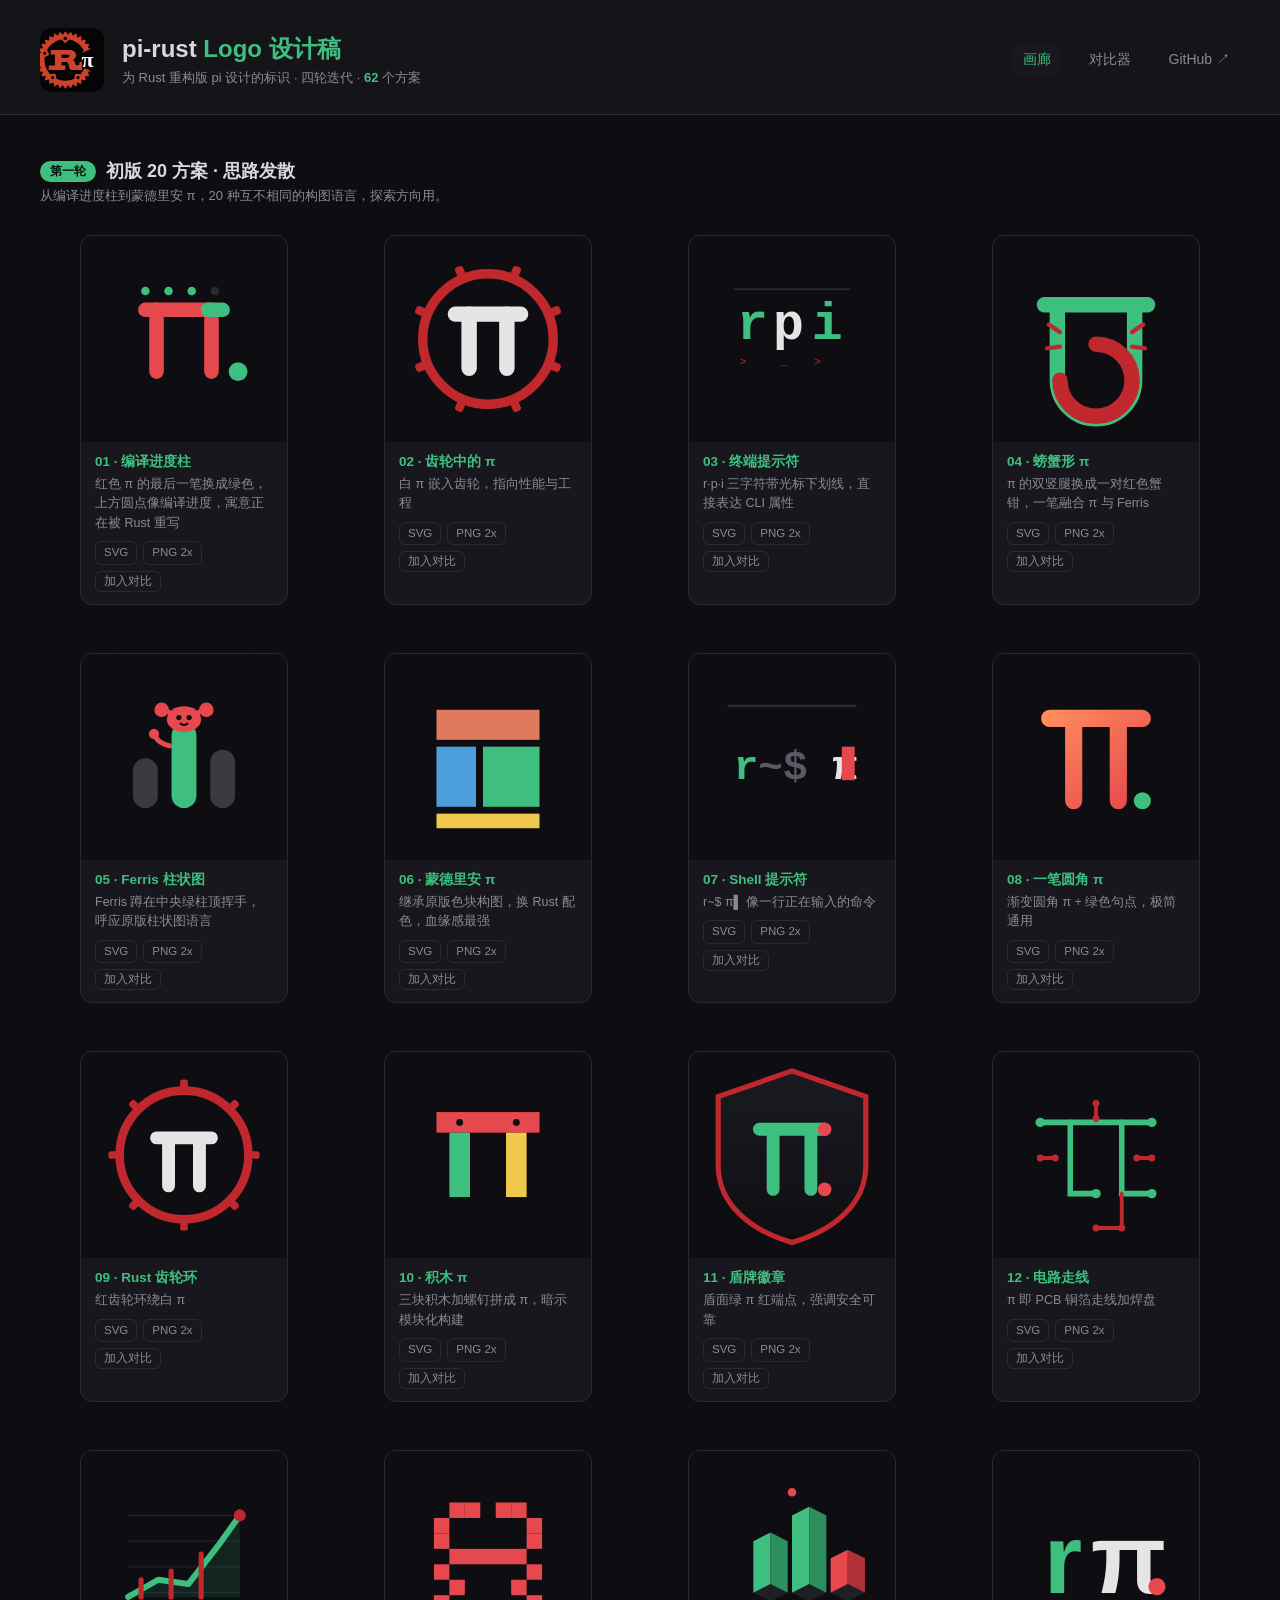
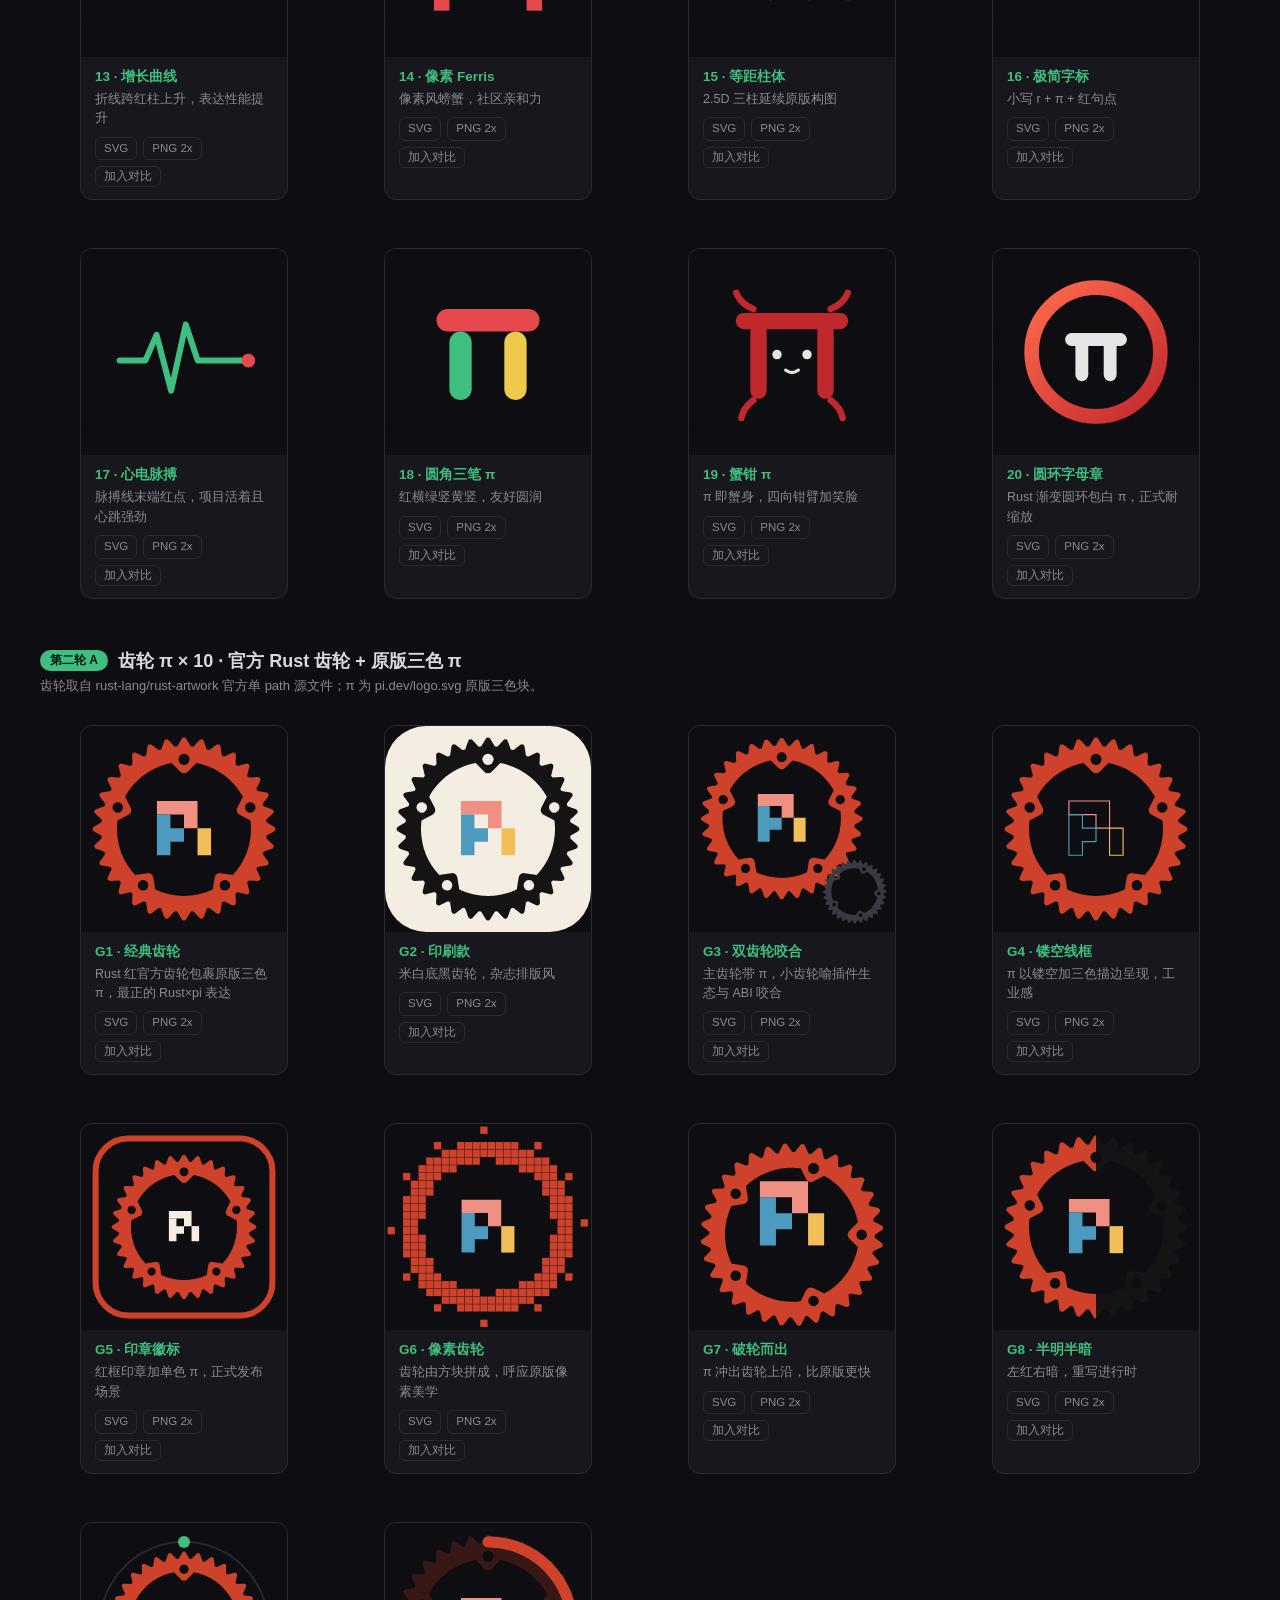
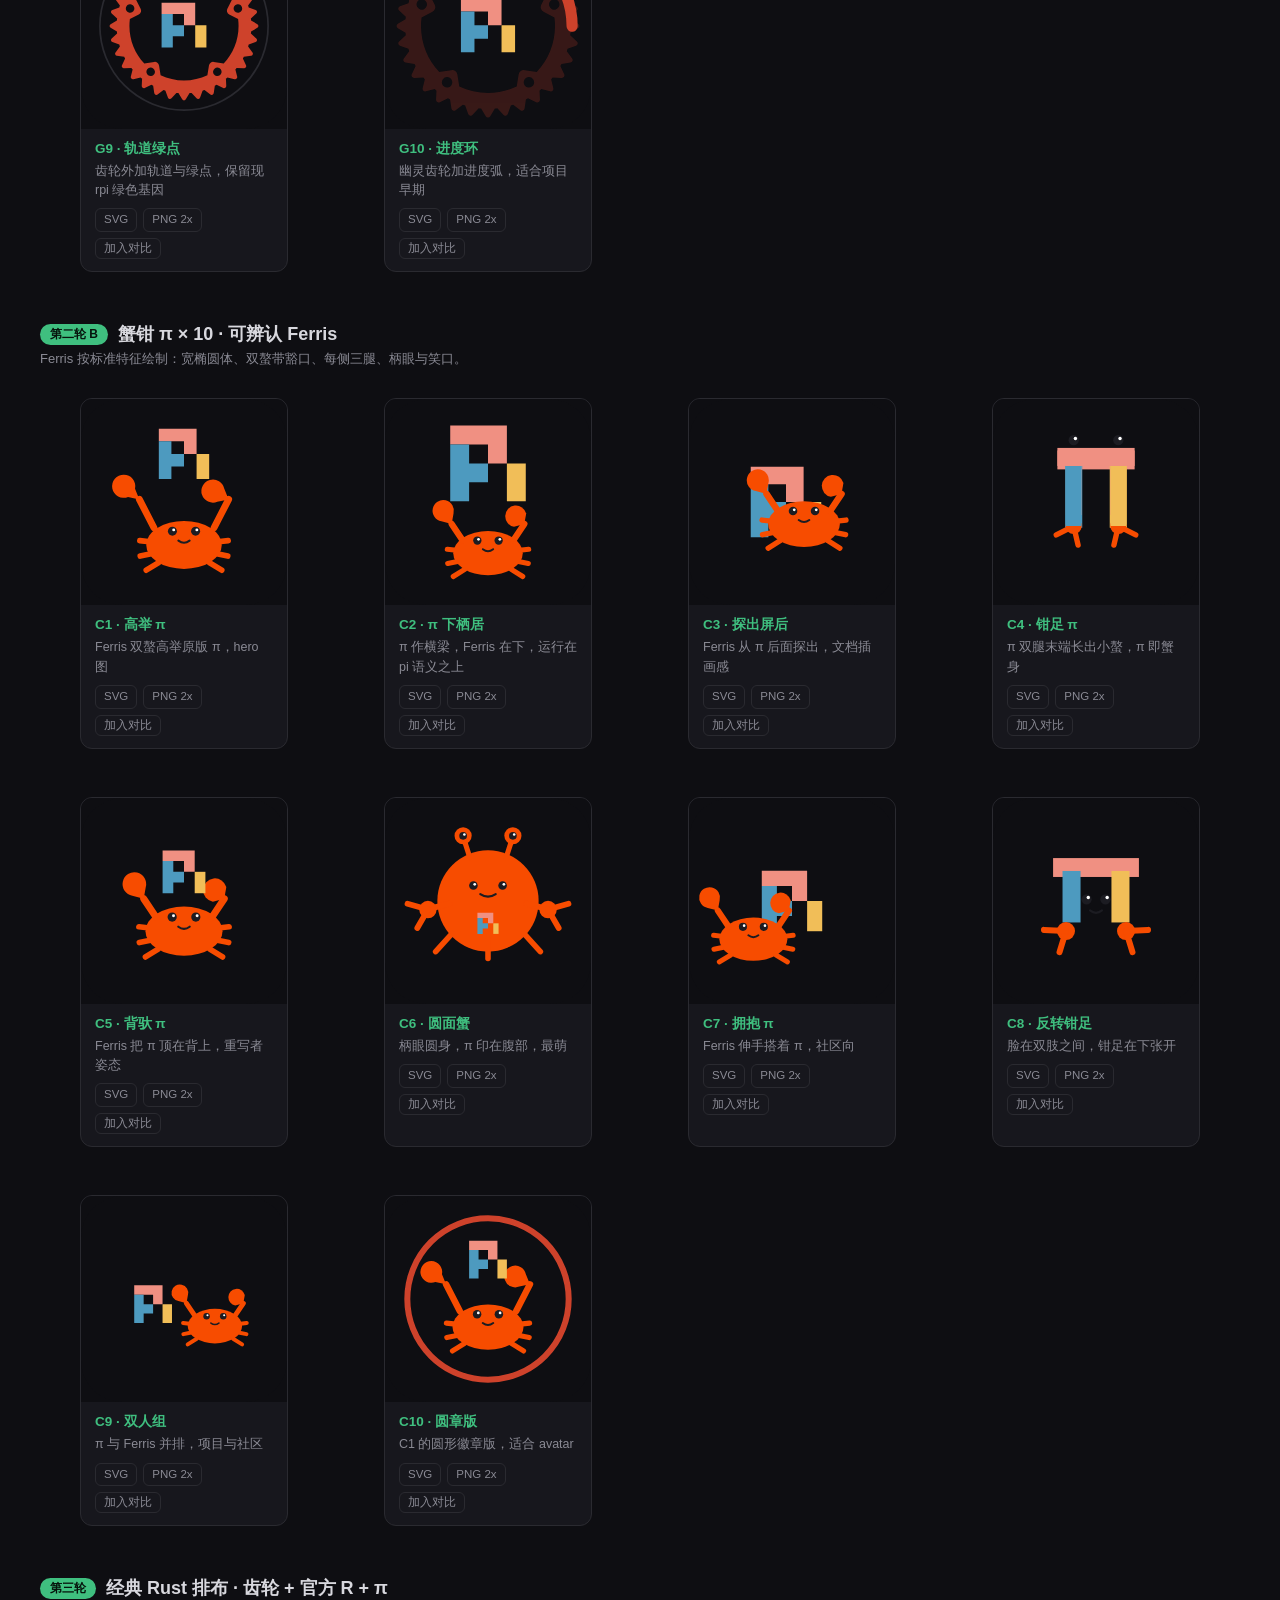
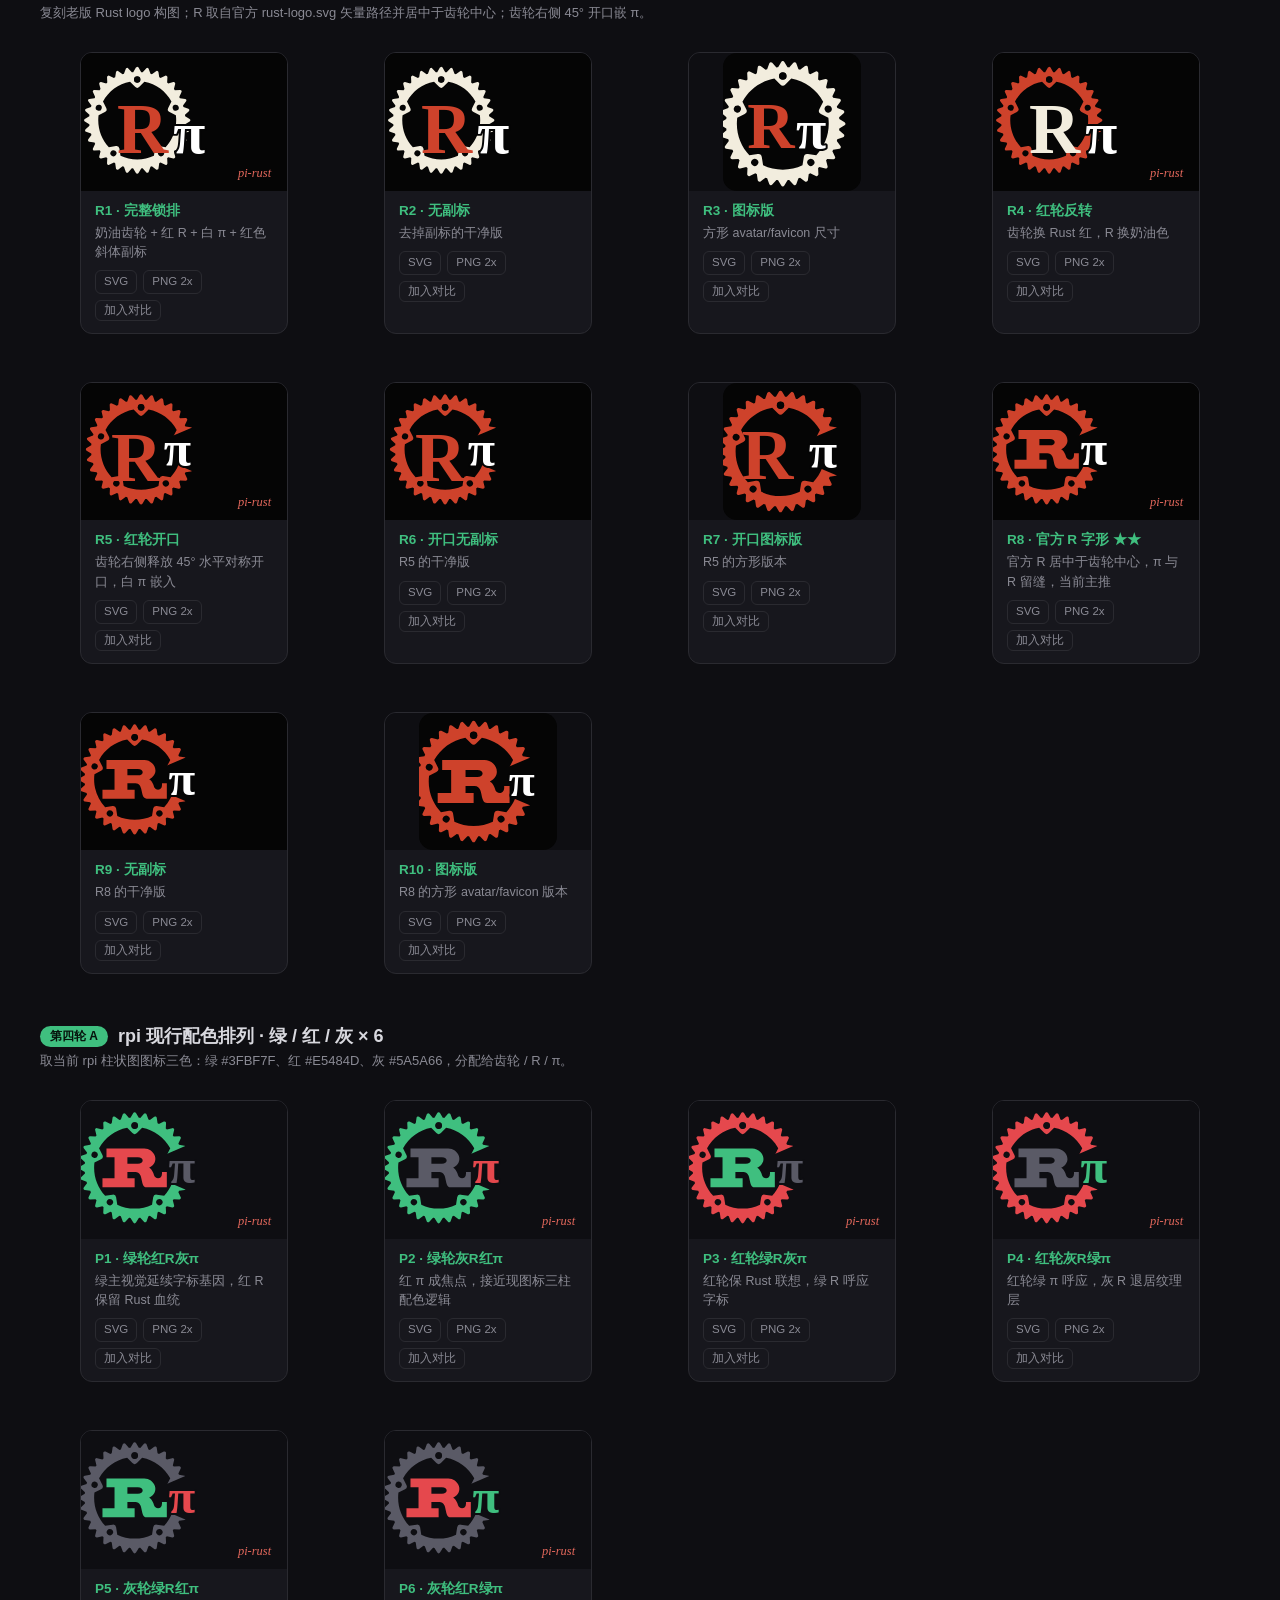
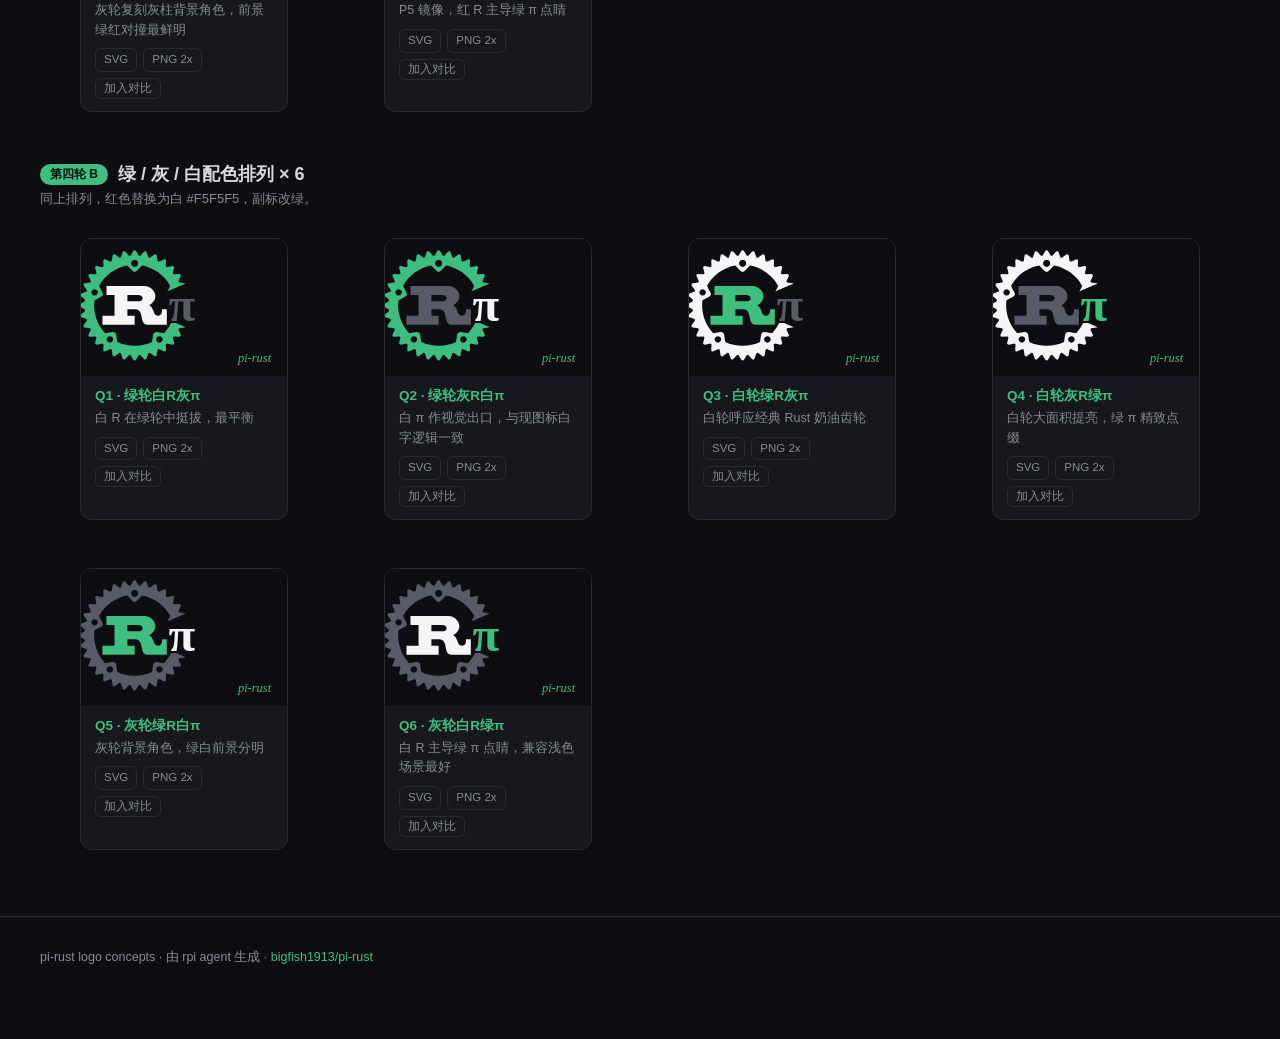
==== index.html @ 754eb93d "pi-rust logo concepts gallery: 62 designs in 4 rounds + compare tool" ====
<!DOCTYPE html>
<html lang="zh-CN">
<head>
<meta charset="UTF-8">
<meta name="viewport" content="width=device-width, initial-scale=1.0">
<title>pi-rust · Logo 设计稿画廊</title>
<link rel="icon" href="assets/svg/r10-officialR-icon.svg" type="image/svg+xml">
<link rel="stylesheet" href="style.css">
</head>
<body>
<header class="site-header">
  <img src="assets/svg/r10-officialR-icon.svg" alt="rpi logo" class="site-logo">
  <div>
    <h1>pi-rust <span class="accent">Logo 设计稿</span></h1>
    <p class="tagline">为 Rust 重构版 pi 设计的标识 · 四轮迭代 · <b id="total-count">62</b> 个方案</p>
  </div>
  <nav class="site-nav">
    <a href="index.html" class="is-current">画廊</a>
    <a href="compare.html">对比器</a>
    <a href="https://github.com/bigfish1913/pi-rust" target="_blank" rel="noopener">GitHub ↗</a>
  </nav>
</header>

<main id="gallery"><!-- JS 渲染 --></main>

<footer class="site-footer">
  <p>pi-rust logo concepts · 由 rpi agent 生成 · <a href="https://github.com/bigfish1913/pi-rust" target="_blank" rel="noopener">bigfish1913/pi-rust</a></p>
</footer>

<script src="data.js"></script>
<script src="app.js"></script>
</body>
</html>
---- style.css ----
:root {
  --bg: #0e0e12;
  --bg2: #141419;
  --card: #17171d;
  --line: #2a2a30;
  --text: #d8d8de;
  --dim: #8a8a94;
  --green: #3fbf7f;
  --red: #e5484d;
  --gray: #5a5a66;
}
* { box-sizing: border-box; }
body {
  background: var(--bg);
  color: var(--text);
  font-family: "Segoe UI", "PingFang SC", "Microsoft YaHei", Arial, sans-serif;
  margin: 0;
  padding: 0 0 60px;
}
a { color: var(--green); text-decoration: none; }
a:hover { text-decoration: underline; }

.site-header {
  display: flex;
  align-items: center;
  gap: 18px;
  padding: 28px 40px 22px;
  border-bottom: 1px solid var(--line);
  background: var(--bg2);
  position: sticky;
  top: 0;
  z-index: 10;
}
.site-logo { width: 64px; height: 64px; border-radius: 12px; }
.site-header h1 { margin: 0; font-size: 24px; font-weight: 700; }
.site-header h1 .accent { color: var(--green); }
.tagline { margin: 4px 0 0; color: var(--dim); font-size: 13px; }
.tagline b { color: var(--green); }
.site-nav { margin-left: auto; display: flex; gap: 18px; font-size: 14px; }
.site-nav a { color: var(--dim); padding: 6px 10px; border-radius: 8px; }
.site-nav a:hover { color: var(--text); text-decoration: none; background: var(--card); }
.site-nav a.is-current { color: var(--green); background: var(--card); }

nav.toc {
  display: flex;
  flex-wrap: wrap;
  gap: 10px;
  padding: 18px 40px 0;
  font-size: 13px;
}
nav.toc a {
  color: var(--dim);
  border: 1px solid var(--line);
  padding: 5px 12px;
  border-radius: 999px;
}
nav.toc a:hover { color: var(--green); border-color: var(--green); text-decoration: none; }

main { padding: 10px 40px 0; }
section.round { margin-top: 34px; }
section.round > h2 {
  font-size: 18px;
  color: var(--text);
  margin: 0 0 4px;
  display: flex;
  align-items: center;
  gap: 10px;
}
section.round > h2 .badge {
  background: var(--green);
  color: #06130c;
  font-size: 12px;
  font-weight: 700;
  border-radius: 999px;
  padding: 2px 10px;
}
section.round > p.sub { color: var(--dim); font-size: 13px; margin: 0 0 14px; }

.grid {
  display: grid;
  grid-template-columns: repeat(auto-fill, minmax(240px, 1fr));
  gap: 16px;
}
.card {
  background: var(--card);
  border: 1px solid var(--line);
  border-radius: 12px;
  overflow: hidden;
  transition: transform .12s ease, border-color .12s ease;
}
.card:hover { transform: translateY(-3px); border-color: var(--green); }
.card img { width: 100%; display: block; aspect-ratio: 1 / 1; object-fit: contain; background: var(--bg); }
.card.wide img { aspect-ratio: 3 / 2; }
.card .cap { padding: 10px 14px 12px; font-size: 12.5px; line-height: 1.55; color: var(--dim); }
.card .cap b { color: var(--green); display: block; font-size: 13.5px; margin-bottom: 2px; }
.card .cap .meta { display: flex; gap: 8px; margin-top: 8px; }
.card .cap .meta { display: flex; gap: 6px; margin-top: 8px; flex-wrap: wrap; }
.card .cap .meta a, .card .cap .meta button { font-size: 11.5px; border: 1px solid var(--line); border-radius: 6px; padding: 2px 8px; color: var(--dim); background: none; cursor: pointer; }
.card .cap .meta a:hover, .card .cap .meta button:hover { color: var(--green); border-color: var(--green); text-decoration: none; }

.site-footer { margin-top: 50px; padding: 20px 40px 0; border-top: 1px solid var(--line); color: var(--dim); font-size: 12.5px; }

/* compare page */
.pick-bar {
  position: sticky;
  top: 115px;
  z-index: 9;
  background: var(--bg2);
  border: 1px solid var(--line);
  border-radius: 12px;
  padding: 14px 18px;
  display: flex;
  flex-wrap: wrap;
  gap: 12px;
  align-items: center;
  font-size: 13px;
  margin: 18px 0 6px;
}
.pick-bar .slot {
  display: flex;
  align-items: center;
  gap: 8px;
  border: 1px dashed var(--line);
  border-radius: 10px;
  padding: 6px 10px;
  min-width: 190px;
  min-height: 56px;
}
.pick-bar .slot img { width: 44px; height: 44px; border-radius: 8px; background: var(--bg); }
.pick-bar .slot .name { font-size: 12px; color: var(--dim); max-width: 120px; }
.pick-bar .slot .x { color: var(--dim); cursor: pointer; padding: 0 4px; }
.pick-bar .slot .x:hover { color: var(--red); }
.pick-bar select {
  background: var(--card);
  color: var(--text);
  border: 1px solid var(--line);
  border-radius: 8px;
  padding: 6px 8px;
  font-size: 12.5px;
  max-width: 230px;
}
.pick-bar .hint { color: var(--dim); }
.compare-grid {
  display: grid;
  grid-template-columns: repeat(auto-fit, minmax(280px, 1fr));
  gap: 16px;
  margin-top: 16px;
}
.compare-grid .cell {
  background: var(--card);
  border: 1px solid var(--line);
  border-radius: 12px;
  overflow: hidden;
}
.compare-grid .cell img { width: 100%; display: block; background: var(--bg); }
.compare-grid .cell .cap { padding: 10px 14px; font-size: 12.5px; color: var(--dim); }
.compare-grid .cell .cap b { color: var(--green); display: block; margin-bottom: 2px; }

@media (max-width: 720px) {
  .site-header { flex-wrap: wrap; padding: 20px 20px 16px; }
  main, nav.toc { padding-left: 20px; padding-right: 20px; }
  .site-nav { margin-left: 0; }
}
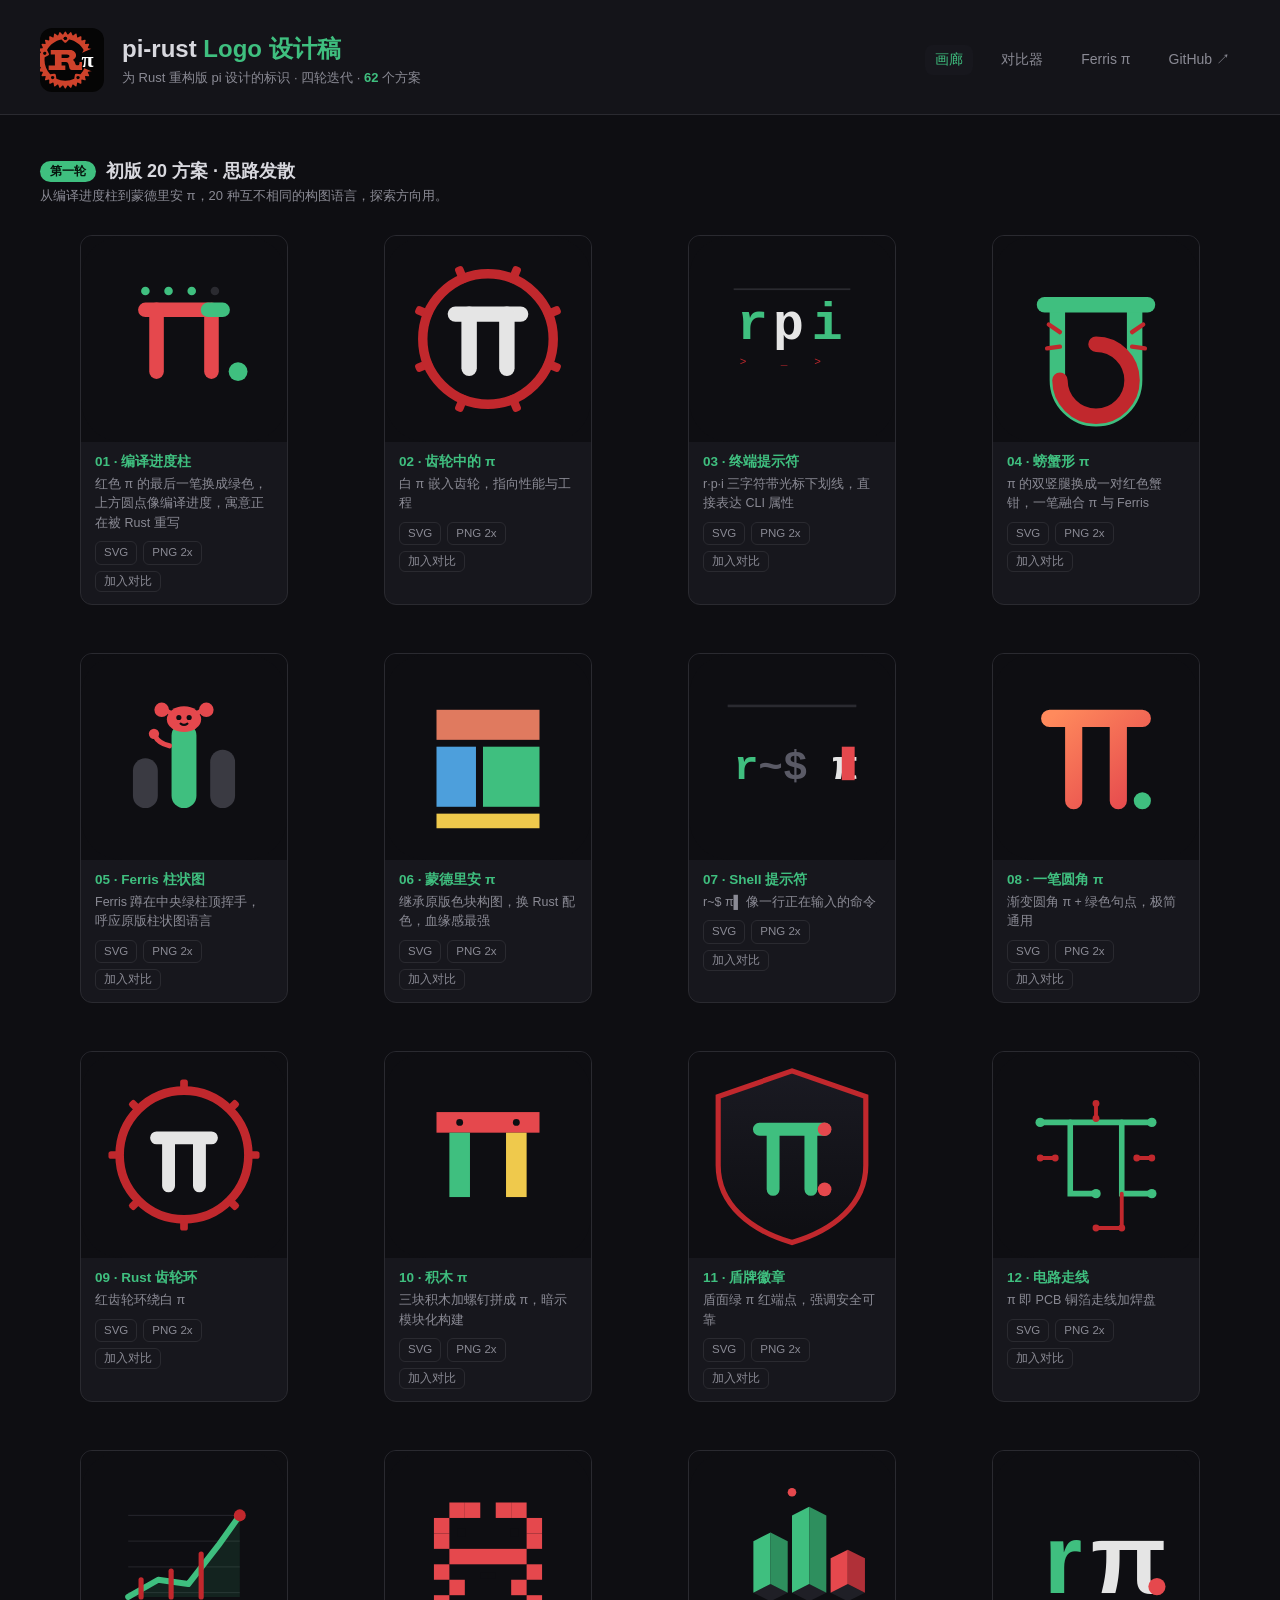
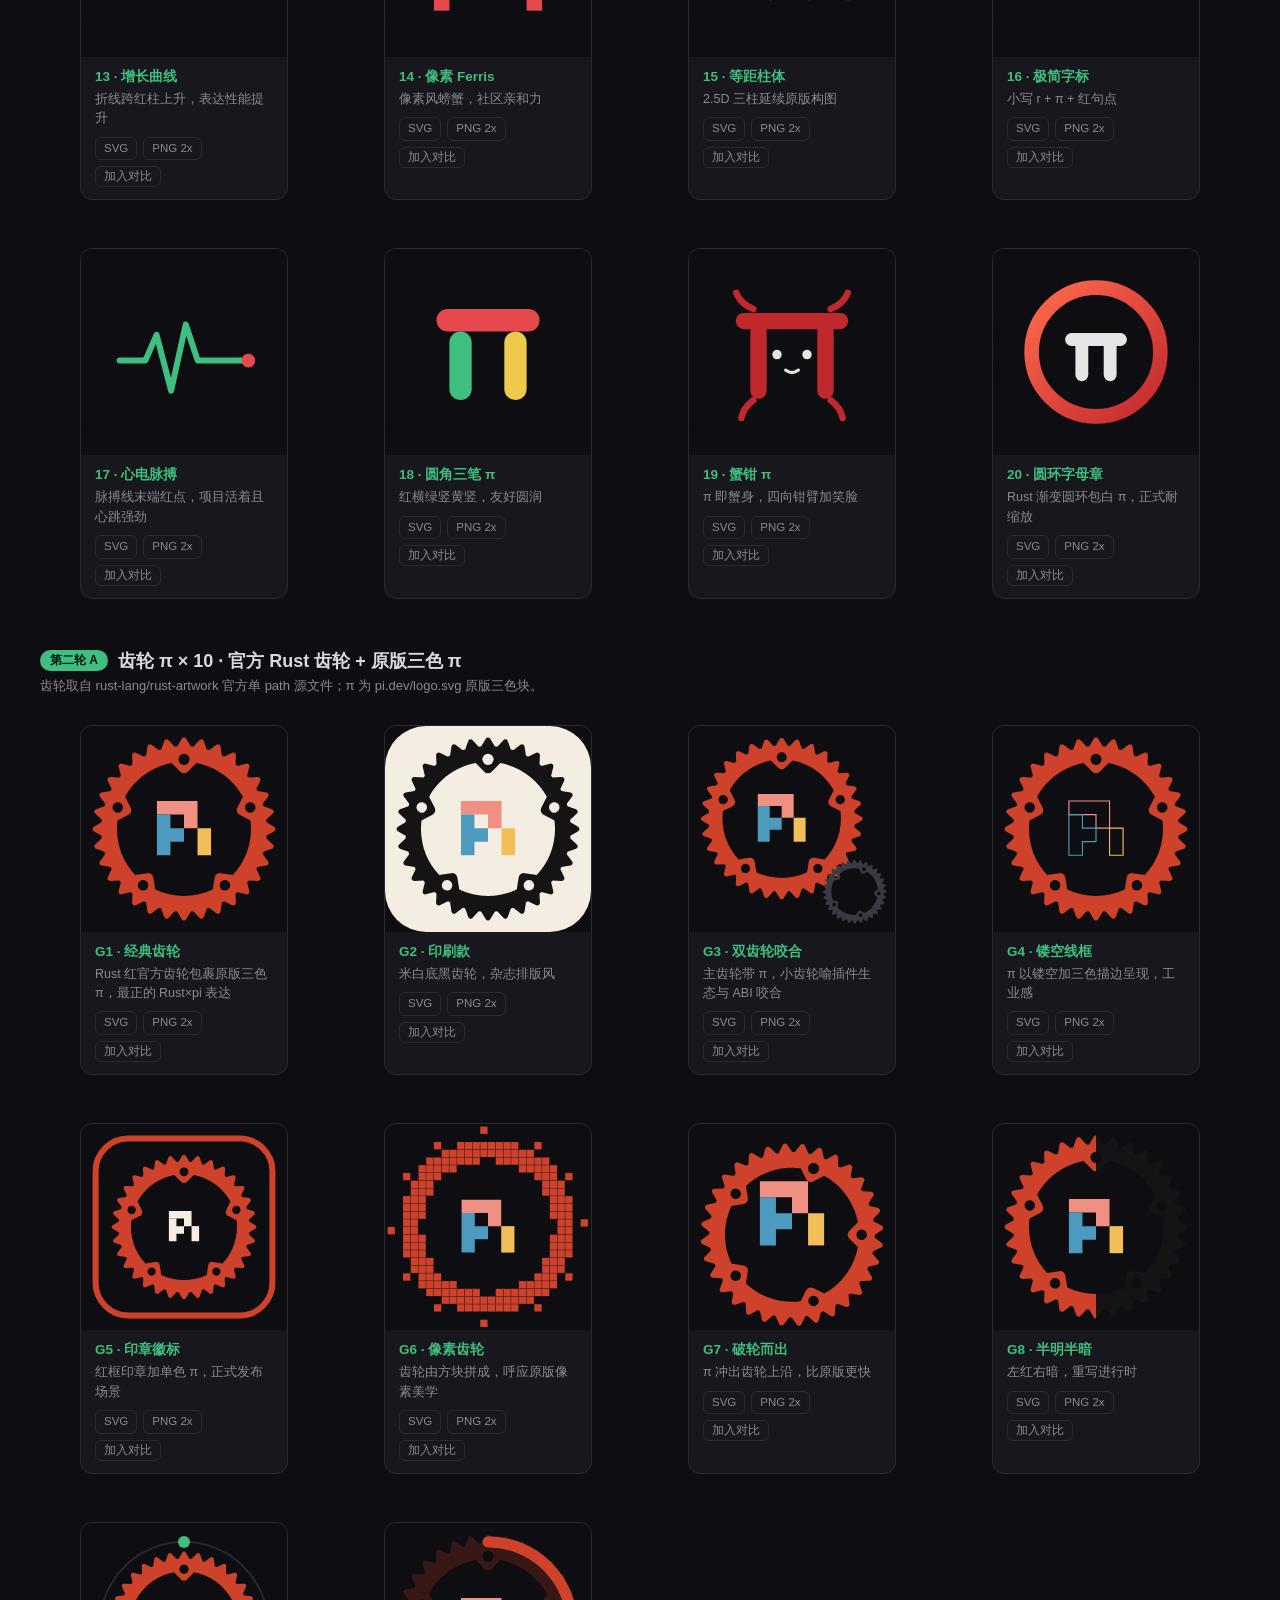
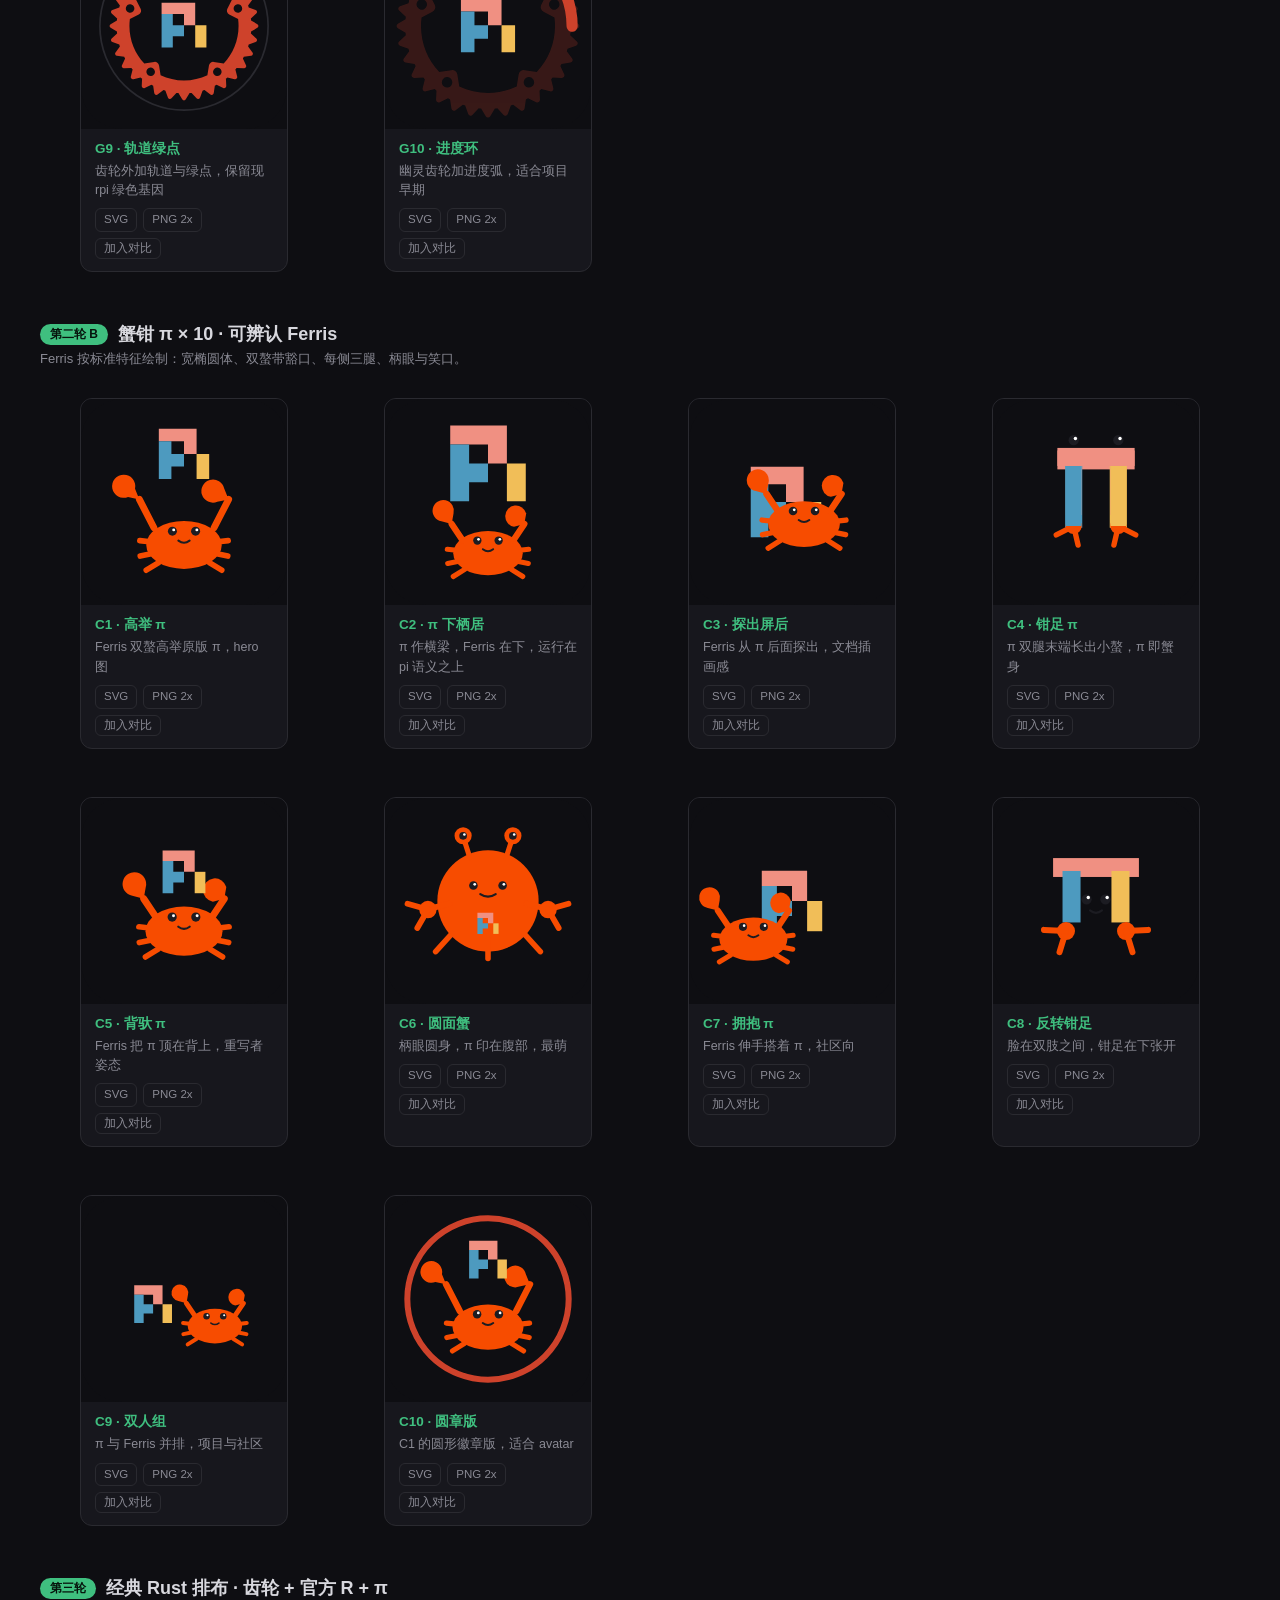
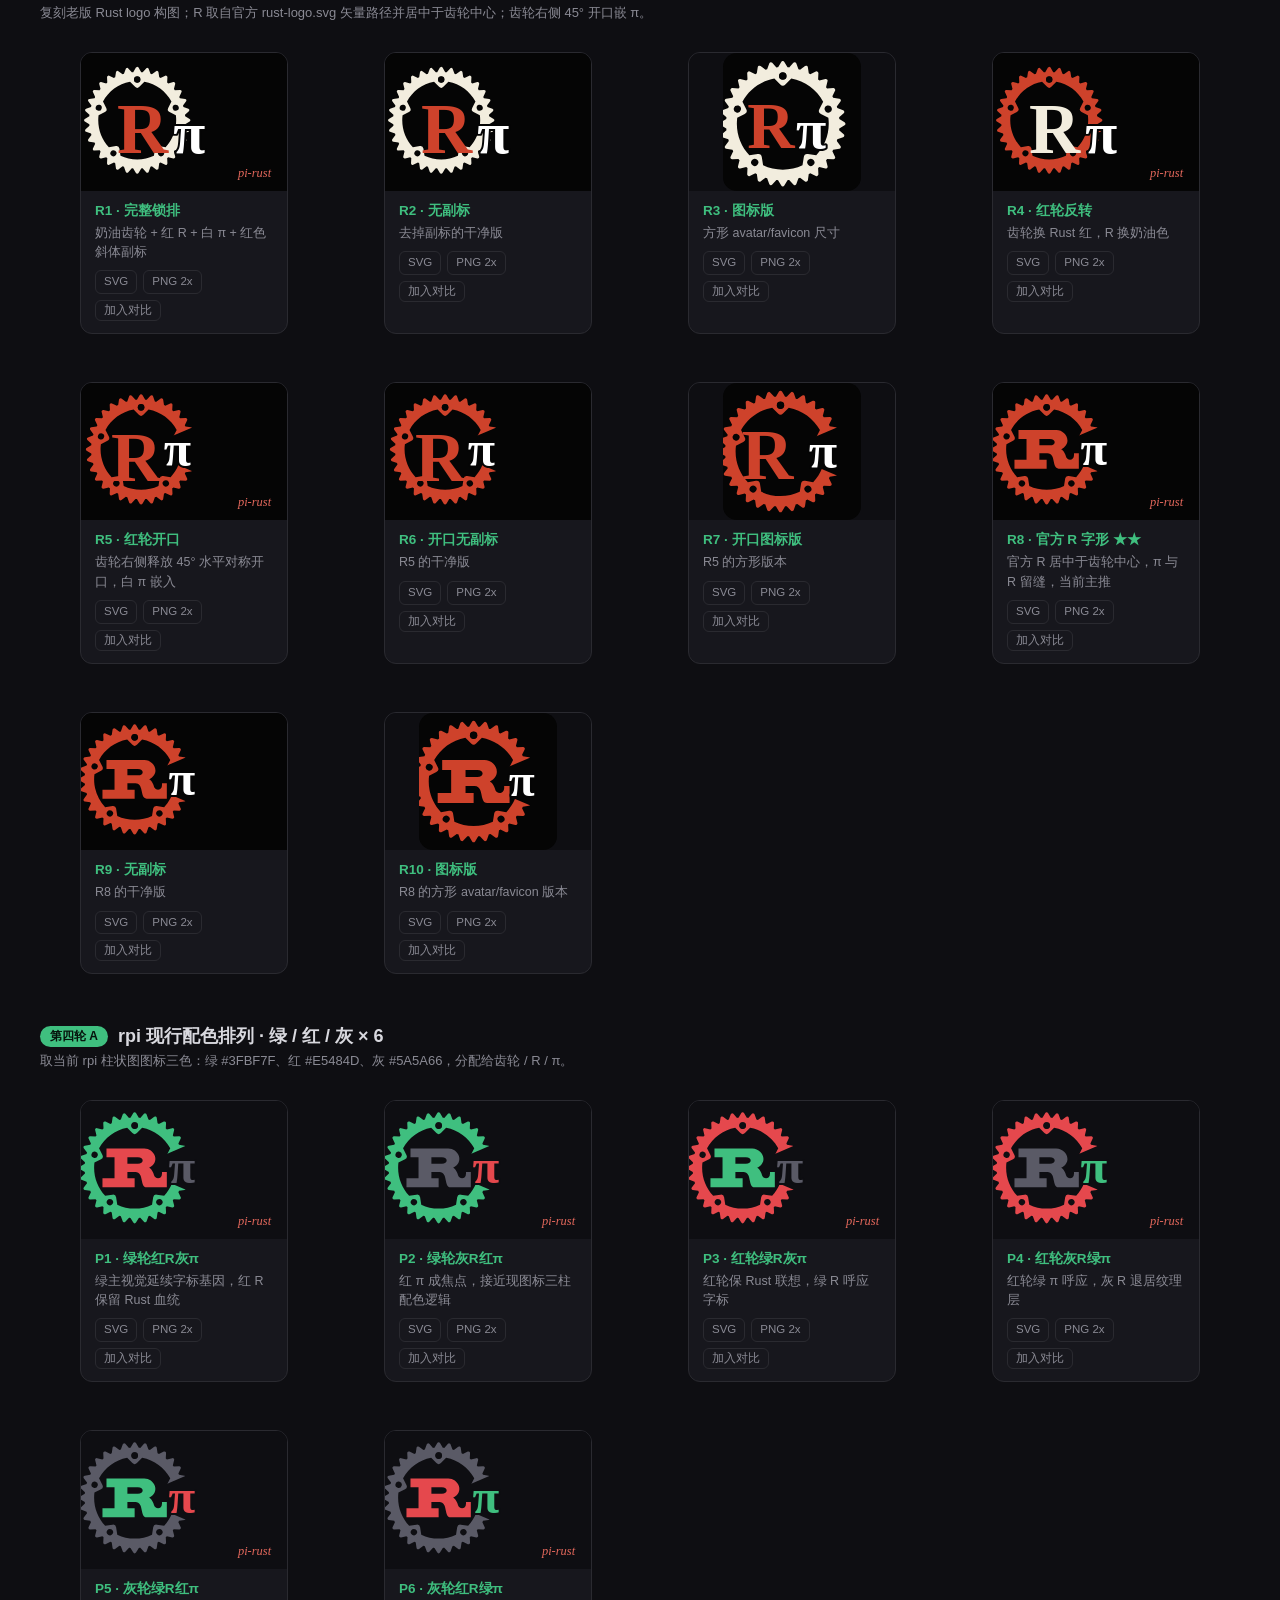
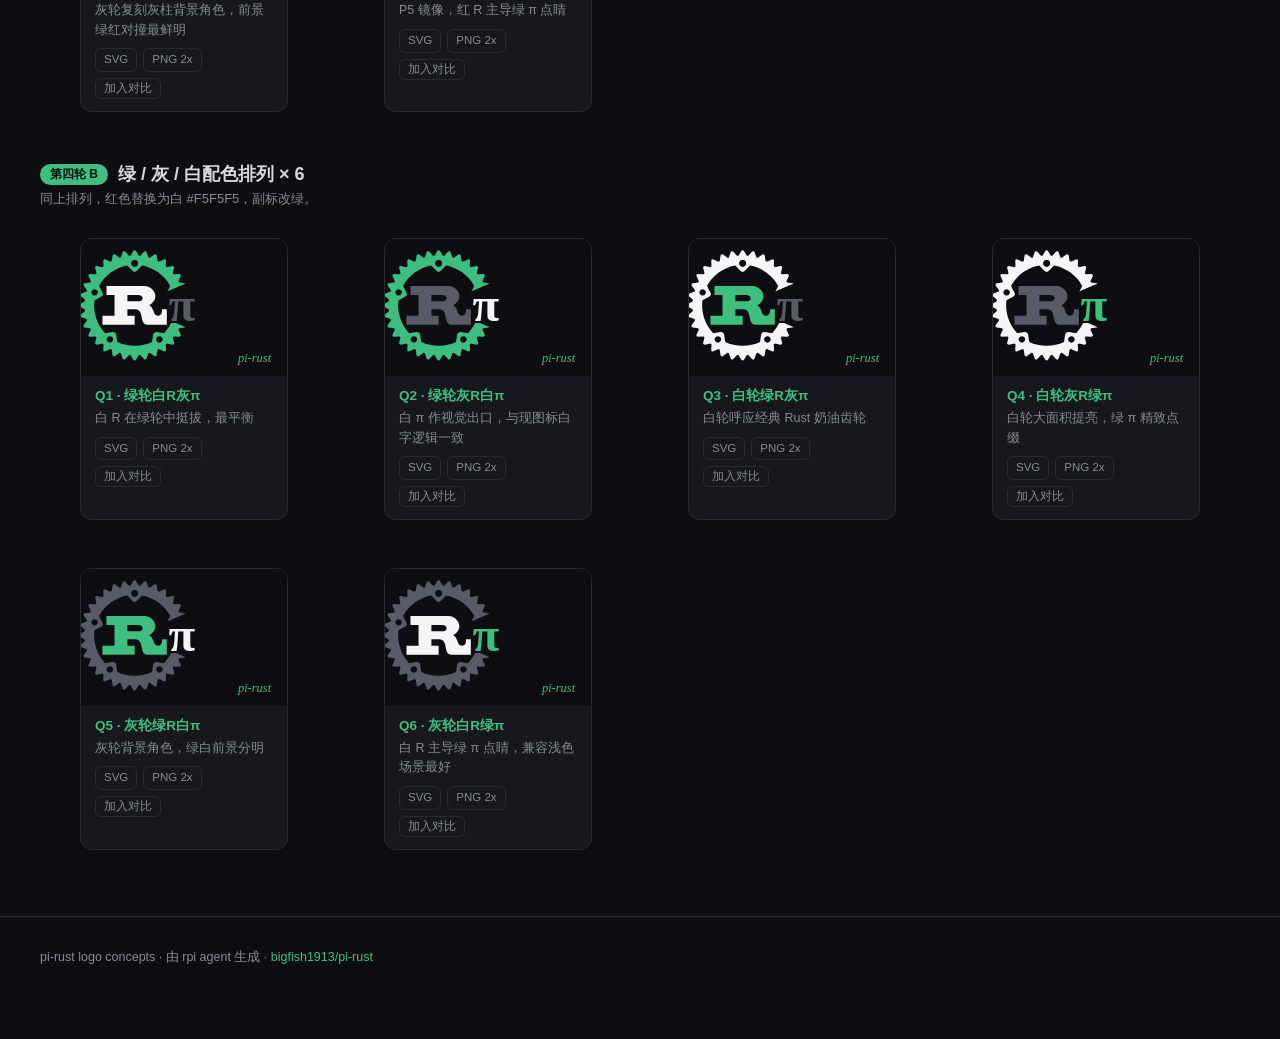
==== commit 56cce3aa: "site: link ferris-pi gallery from main nav" ====
--- a/index.html
+++ b/index.html
@@ -17,6 +17,7 @@
   <nav class="site-nav">
     <a href="index.html" class="is-current">画廊</a>
     <a href="compare.html">对比器</a>
+    <a href="ferris-pi/">Ferris π</a>
     <a href="https://github.com/bigfish1913/pi-rust" target="_blank" rel="noopener">GitHub ↗</a>
   </nav>
 </header>
